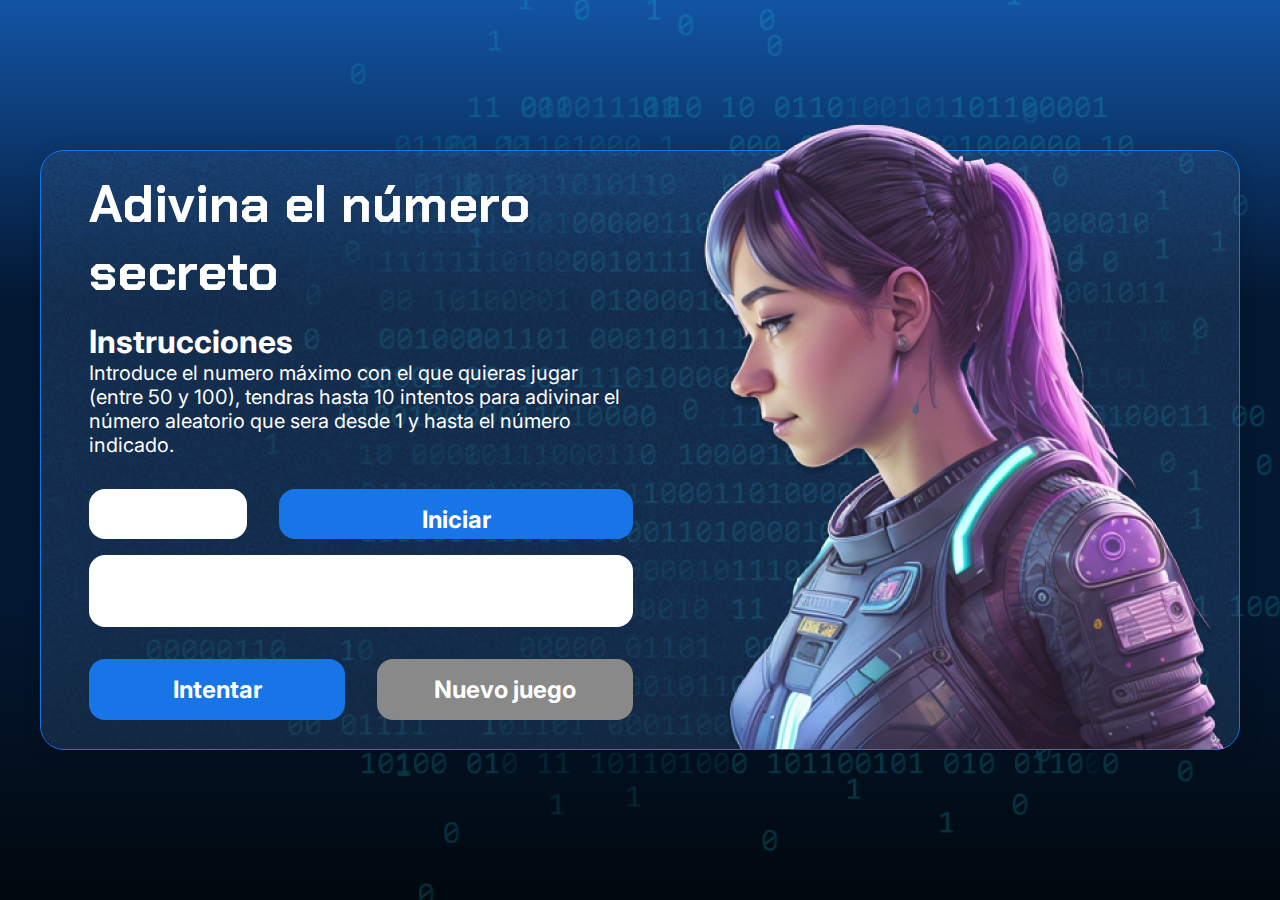
==== logica-programacion/logica-programacion-2-fun-list/juego-numero-ecreto/index.html @ 2c05087a "realizando ejercicios en js curso 2" ====
<!DOCTYPE html>
<html lang="pt-br">
  <head>
    <meta charset="UTF-8" />
    <meta name="viewport" content="width=device-width, initial-scale=1.0" />
    <link rel="preconnect" href="https://fonts.googleapis.com" />
    <link rel="preconnect" href="https://fonts.gstatic.com" crossorigin />
    <link
      href="https://fonts.googleapis.com/css2?family=Chakra+Petch:wght@700&family=Inter:wght@400;700&display=swap"
      rel="stylesheet"
    />
    <link rel="stylesheet" href="style.css" />
    <title>JS Game</title>
  </head>

  <body>
    <main class="container">
      <div class="container__contenido">
        <div class="container__informaciones">
          <div class="container__texto">
            <h1></h1>
            <h2></h2>
            <p class="texto__parrafo"></p>
            <div class="chute container__inicio">
              <input type="number" id="numeroMaximoJuego" min="50" max="100" class="input__maximo" />
              <button class="boton__iniciar" id="btn__iniciar">Iniciar</button>
            </div>
          </div>
          <div class="chute">
            <input type="number" min="1" max="100" id="numeroUsuario" class="container__input" />
            <div class="container__botones">
              <button class="container__boton"id="btnIntentar">Intentar</button>
              <button class="container__boton" id="reiniciar" disabled>
                Nuevo juego
              </button>
            </div>
          </div>
        </div>
        <img
          src="./img/ia.png"
          alt="Una persona mirando a la izquierda"
          class="container__imagen-persona"
        />
      </div>
    </main>

    <script src="app.js" defer></script>
  </body>
</html>
---- logica-programacion/logica-programacion-2-fun-list/juego-numero-ecreto/style.css ----
* {
  box-sizing: border-box;
  margin: 0;
  padding: 0;
  color: white;
}

body {
  background: linear-gradient(
    #1354a5 0%,
    #041832 33.33%,
    #041832 66.67%,
    #01080e 100%
  );
  height: 100vh;
  display: flex;
  align-items: center;
  justify-content: center;
}

body::before {
  background-image: url("img/code.png");
  background-repeat: no-repeat;
  background-position: right;
  content: "";
  display: block;
  position: absolute;
  width: 100%;
  height: 100%;
  opacity: 0.4;
}

.container {
  width: 1200px;
  height: 600px;
  display: flex;
  align-items: center;
  justify-content: space-between;
  border-radius: 24px;
  border: 1px solid #1875e8;
  box-shadow: 4px 4px 20px 0px rgba(1, 8, 14, 0.15);
  background-image: url("img/Ruido.png");
  background-size: 100% 100%;
  position: relative;
}

.container__contenido {
  display: flex;
  align-items: center;
  position: absolute;
  bottom: 0;
}

.container__informaciones {
  flex: 1;
  padding: 0 3rem;
  margin: 0;
}

.container__boton {
  background: #1875e8;
  border-radius: 16px;
  padding: 16px 24px;
  width: 100%;
  font-size: 24px;
  font-weight: 700;
  border: none;
  margin-top: 2rem;
}

.container__boton:disabled {
  background: #898989;
}

.container__texto {
  margin: 16px 0 16px 0;
}

.container__texto-azul {
  color: #1875e8;
}

.container__input {
  width: 100%;
  height: 72px;
  border-radius: 16px;
  background-color: #fff;
  border: none;
  color: #1875e8;
  padding: 1rem;
  font-size: 24px;
  font-weight: 700;
  font-family: "Inter", sans-serif;
}
.container__inicio {
  display: flex;
  justify-content: start;
  align-items: center;
  gap: 2em;
}
.input__maximo {
  border-radius: 16px;
  background-color: #fff;
  color: #1875e8;
  padding: 1rem;
  font-size: 24px;
  font-weight: 700;
  font-family: "Inter", sans-serif;
  width: 200px;
  height: 50px;
  border: none;
  margin-top: 2rem;
}
.boton__iniciar {
  width: 200px;
  height: 50px;
  background: #1875e8;
  border-radius: 16px;
  padding: 16px 24px;
  width: 100%;
  font-size: 24px;
  font-weight: 700;
  border: none;
  margin-top: 2rem;
}

.container__botones {
  display: flex;
  gap: 2em;
}

h1 {
  font-family: "Chakra Petch", sans-serif;
  font-size: 52px;
  padding-bottom: 1rem;
}

p,
button {
  font-family: "Inter", sans-serif;
}
h2 {
  font-family: "Inter", sans-serif;
  font-weight: bold;
  font-size: 32px;
}

.texto__parrafo {
  font-size: 20px;
  font-weight: 400;
}
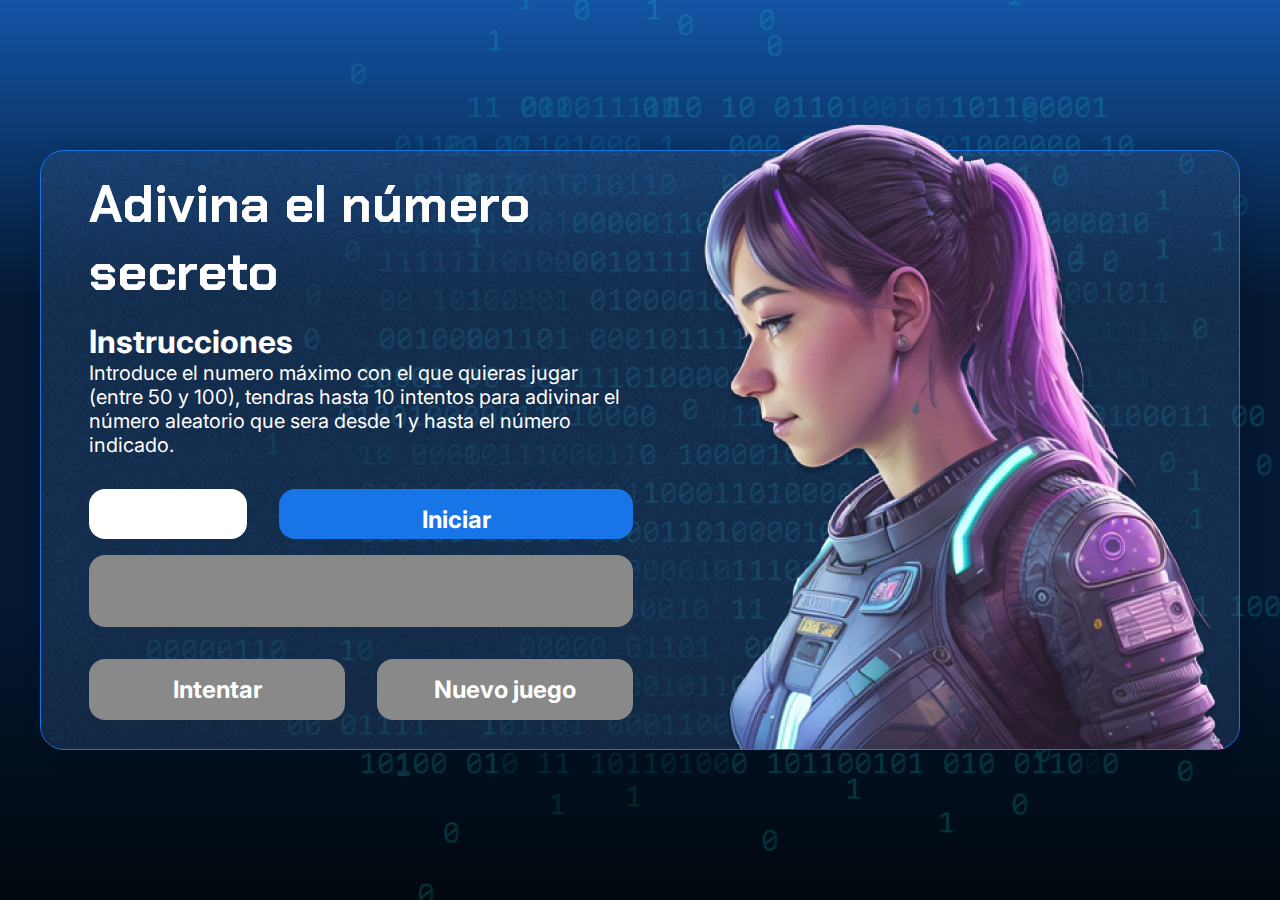
==== commit 40ad0490: "mejorando codigo y agregando funciones de eventos del teclador 13/02/24" ====
--- a/logica-programacion/logica-programacion-2-fun-list/juego-numero-ecreto/index.html
+++ b/logica-programacion/logica-programacion-2-fun-list/juego-numero-ecreto/index.html
@@ -27,9 +27,9 @@
             </div>
           </div>
           <div class="chute">
-            <input type="number" min="1" max="100" id="numeroUsuario" class="container__input" />
+            <input type="number" min="1" max="100" id="numeroUsuario" class="container__input" disabled/>
             <div class="container__botones">
-              <button class="container__boton"id="btnIntentar">Intentar</button>
+              <button class="container__boton"id="btnIntentar" disabled>Intentar</button>
               <button class="container__boton" id="reiniciar" disabled>
                 Nuevo juego
               </button>
--- a/logica-programacion/logica-programacion-2-fun-list/juego-numero-ecreto/style.css
+++ b/logica-programacion/logica-programacion-2-fun-list/juego-numero-ecreto/style.css
@@ -68,7 +68,7 @@
   margin-top: 2rem;
 }
 
-.container__boton:disabled {
+.container__boton:disabled, .container__input:disabled {
   background: #898989;
 }
 
